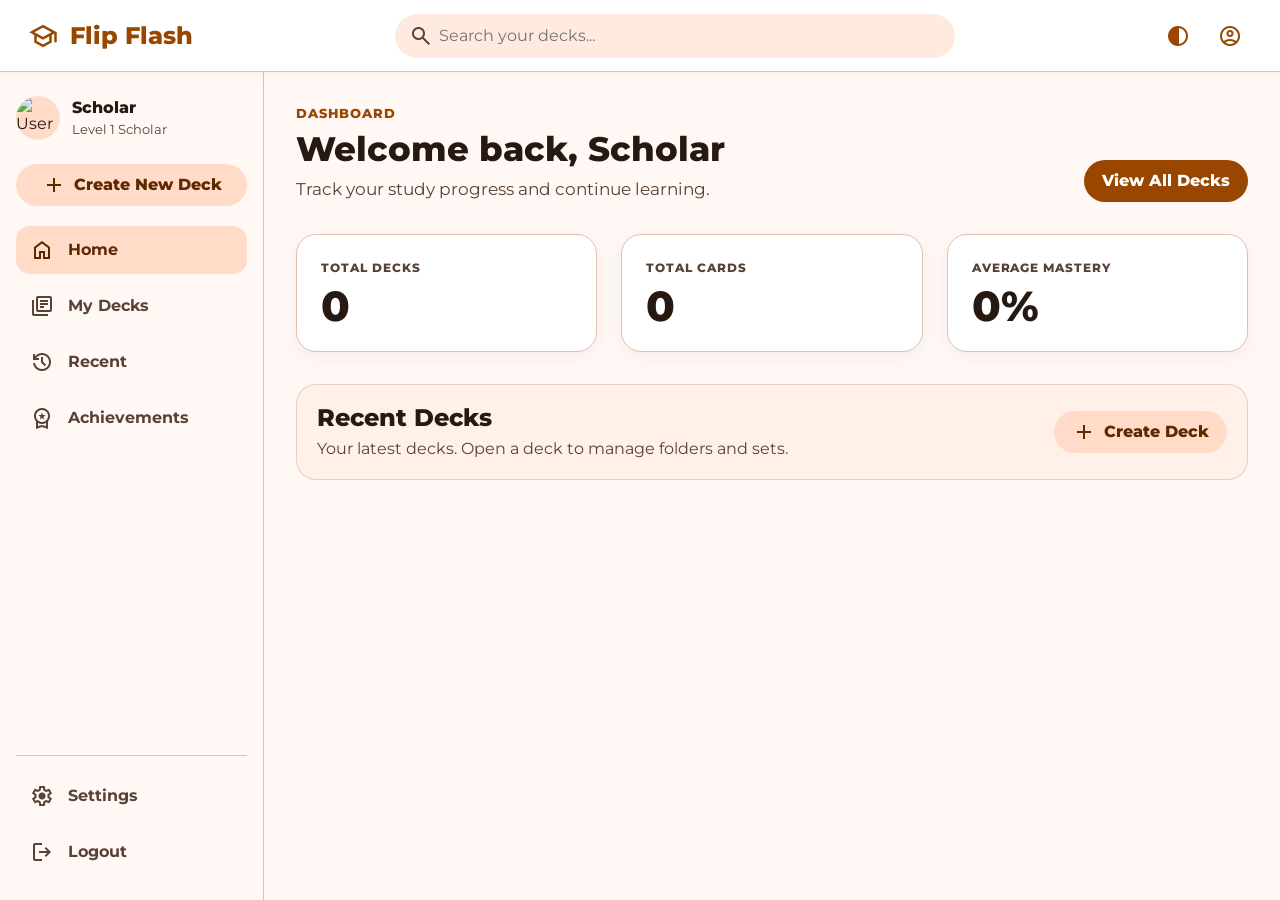
==== frontend/index.html @ b4c458f1 "18: update màu" ====
<!DOCTYPE html>
<html class="light" lang="en">
<head>
  <meta charset="utf-8"/>
  <meta content="width=device-width, initial-scale=1.0" name="viewport"/>
  <title>Dashboard - Flip Flash</title>

  <script src="https://cdn.tailwindcss.com?plugins=forms,container-queries"></script>
  <link href="https://fonts.googleapis.com/css2?family=Montserrat:wght@400;500;600;700;800&display=swap" rel="stylesheet"/>
  <link href="https://fonts.googleapis.com/css2?family=Material+Symbols+Outlined:wght,FILL@100..700,0..1&display=swap" rel="stylesheet"/>
  <link rel="stylesheet" href="./css/flipflash-ui.css"/>
  <style>
    .ff-auth-panel {
      max-width: 460px;
      padding: 0;
      overflow: hidden;
    }

    .ff-auth-hero {
      display: flex;
      align-items: center;
      gap: 16px;
      padding: 28px 28px 20px;
      background:
        radial-gradient(circle at top right, var(--primary-container), transparent 58%),
        var(--surface-lowest);
      border-bottom: 1px solid var(--outline-variant);
    }

    .ff-auth-logo {
      width: 56px;
      height: 56px;
      border-radius: 18px;
      display: inline-flex;
      align-items: center;
      justify-content: center;
      background: var(--primary-container);
      color: var(--primary);
      flex: 0 0 auto;
    }

    .ff-auth-logo .material-symbols-outlined {
      font-size: 32px;
    }

    .ff-auth-hero h3 {
      margin: 0;
      font-size: 26px;
      line-height: 1.2;
      font-weight: 800;
      color: var(--on-surface);
    }

    .ff-auth-hero p:last-child {
      margin: 6px 0 0;
      color: var(--on-surface-variant);
    }

    .ff-auth-tabs {
      display: grid;
      grid-template-columns: 1fr 1fr;
      gap: 8px;
      margin: 22px 28px 0;
      padding: 6px;
      border-radius: 999px;
      background: var(--surface-container);
      border: 1px solid var(--outline-variant);
    }

    .ff-auth-tabs button {
      min-height: 42px;
      border: 0;
      border-radius: 999px;
      background: transparent;
      color: var(--on-surface-variant);
      font-weight: 800;
      transition: background 0.2s ease, color 0.2s ease, box-shadow 0.2s ease;
    }

    .ff-auth-tabs button.active {
      background: var(--primary);
      color: #ffffff;
      box-shadow: 0 6px 18px rgba(153, 71, 0, 0.22);
    }

    .ff-auth-panel-body {
      padding: 24px 28px 28px;
    }

    @media (max-width: 560px) {
      .ff-auth-panel {
        max-width: 100%;
      }

      .ff-auth-hero {
        align-items: flex-start;
        padding: 24px 22px 18px;
      }

      .ff-auth-tabs {
        margin-left: 22px;
        margin-right: 22px;
      }

      .ff-auth-panel-body {
        padding: 22px;
      }
    }
  </style>
</head>

<body>
  <header class="ff-topbar">
    <a href="index.html" class="ff-brand">
      <span class="material-symbols-outlined">school</span>
      <span>Flip Flash</span>
    </a>

    <div class="ff-search">
      <span class="material-symbols-outlined">search</span>
      <input id="deckSearchInput" placeholder="Search your decks..." type="text"/>
    </div>

    <div class="ff-top-actions">
      <button data-theme-toggle class="ff-icon-btn" type="button">
        <span class="material-symbols-outlined" data-icon="contrast">contrast</span>
      </button>
      <a class="ff-icon-btn" href="manage-account.html">
        <span class="material-symbols-outlined">account_circle</span>
      </a>
    </div>
  </header>

  <aside class="ff-sidebar">
    <div class="ff-user">
      <img class="ff-avatar" src="https://ui-avatars.com/api/?name=Flip+Flash&background=ffdbc8&color=994700" alt="User"/>
      <div>
        <p id="userName" class="ff-user-name">Scholar</p>
        <p id="userLevel" class="ff-user-level">Level 1 Scholar</p>
      </div>
    </div>

    <button data-modal-open="createDeckModal" class="ff-btn ff-btn-tonal" style="width:100%; margin-bottom:20px;" type="button">
      <span class="material-symbols-outlined">add</span>
      Create New Deck
    </button>

    <nav class="ff-nav">
      <a href="index.html" class="active">
        <span class="material-symbols-outlined">home</span>
        Home
      </a>
      <a href="decks.html">
        <span class="material-symbols-outlined">library_books</span>
        My Decks
      </a>
      <a href="recent.html">
        <span class="material-symbols-outlined">history</span>
        Recent
      </a>
      <a href="achievements.html">
        <span class="material-symbols-outlined">workspace_premium</span>
        Achievements
      </a>
    </nav>

    <div class="ff-sidebar-bottom ff-nav">
      <a href="manage-account.html">
        <span class="material-symbols-outlined">settings</span>
        Settings
      </a>
      <button id="logoutBtn" type="button">
        <span class="material-symbols-outlined">logout</span>
        Logout
      </button>
    </div>
  </aside>

  <main class="ff-main">
    <div class="ff-container">
      <section class="ff-page-header">
        <div>
          <p class="ff-kicker">Dashboard</p>
          <h1 class="ff-title">Welcome back, Scholar</h1>
          <p class="ff-subtitle">Track your study progress and continue learning.</p>
        </div>

        <a href="decks.html" class="ff-btn ff-btn-primary">
          View All Decks
        </a>
      </section>

      <section class="ff-grid" style="margin-bottom:32px;">
        <div class="ff-card">
          <p class="ff-stat-label">Total Decks</p>
          <p id="totalDecks" class="ff-stat-value">0</p>
        </div>

        <div class="ff-card">
          <p class="ff-stat-label">Total Cards</p>
          <p id="totalCards" class="ff-stat-value">0</p>
        </div>

        <div class="ff-card">
          <p class="ff-stat-label">Average Mastery</p>
          <p id="masteryPercentage" class="ff-stat-value">0%</p>
        </div>
      </section>

      <section class="ff-toolbar">
        <div>
          <h2>Recent Decks</h2>
          <p>Your latest decks. Open a deck to manage folders and sets.</p>
        </div>

        <button data-modal-open="createDeckModal" class="ff-btn ff-btn-tonal" type="button">
          <span class="material-symbols-outlined">add</span>
          Create Deck
        </button>
      </section>

      <section id="decksGrid" class="ff-grid"></section>
    </div>
  </main>

  <nav class="ff-mobile-nav">
    <a href="index.html" class="active">
      <span class="material-symbols-outlined">home</span>
      Home
    </a>
    <a href="decks.html">
      <span class="material-symbols-outlined">library_books</span>
      Decks
    </a>
    <button data-modal-open="createDeckModal" type="button">
      <span class="material-symbols-outlined">add_circle</span>
      New
    </button>
    <a href="recent.html">
      <span class="material-symbols-outlined">history</span>
      Recent
    </a>
    <a href="manage-account.html">
      <span class="material-symbols-outlined">person</span>
      Profile
    </a>
  </nav>

  <div id="authModal" class="ff-modal hidden">
    <div class="ff-modal-panel ff-auth-panel">
      <div class="ff-auth-hero">
        <div class="ff-auth-brand">
          <span class="material-symbols-outlined">school</span>
          <span>Flip Flash</span>
        </div>
      </div>

      <div class="ff-auth-tabs" role="tablist" aria-label="Authentication tabs">
        <button id="showLoginTab" class="active" type="button" role="tab" aria-selected="true" aria-controls="loginPanel">
          Sign In
        </button>
        <button id="showSignupTab" type="button" role="tab" aria-selected="false" aria-controls="signupPanel">
          Create Account
        </button>
      </div>

      <div id="loginPanel" class="ff-auth-panel-body" role="tabpanel" aria-labelledby="showLoginTab">
        <form id="loginForm">
          <div class="ff-field">
            <label>Email</label>
            <input id="loginEmail" type="email" required placeholder="you@example.com"/>
          </div>
          <div class="ff-field">
            <label>Password</label>
            <input id="loginPassword" type="password" required placeholder="Enter your password"/>
          </div>
          <button class="ff-btn ff-btn-primary" type="submit" style="width:100%;">
            Sign In
          </button>
        </form>
      </div>

      <div id="signupPanel" class="ff-auth-panel-body hidden" role="tabpanel" aria-labelledby="showSignupTab">
        <form id="signupForm">
          <div class="ff-field">
            <label>Username</label>
            <input id="signupUsername" type="text" placeholder="Your display name"/>
          </div>
          <div class="ff-field">
            <label>Email</label>
            <input id="signupEmail" type="email" required placeholder="you@example.com"/>
          </div>
          <div class="ff-field">
            <label>Password</label>
            <input id="signupPassword" type="password" required placeholder="Create a password"/>
          </div>
          <button class="ff-btn ff-btn-primary" type="submit" style="width:100%;">
            Create Account
          </button>
        </form>
      </div>
    </div>
  </div>

  <div id="createDeckModal" class="ff-modal hidden">
    <div class="ff-modal-panel">
      <div class="ff-modal-head">
        <div>
          <h3>Create New Deck</h3>
          <p>Add a new flashcard deck.</p>
        </div>
        <button class="ff-icon-btn" data-modal-close="createDeckModal" type="button">
          <span class="material-symbols-outlined">close</span>
        </button>
      </div>

      <form id="createDeckForm">
        <div class="ff-field">
          <label>Deck Name</label>
          <input id="deckName" type="text" required placeholder="e.g. English Vocabulary"/>
        </div>

        <div class="ff-field">
          <label>Description</label>
          <textarea id="deckDesc" placeholder="Short description"></textarea>
        </div>

        <input id="selectedColor" type="hidden" value="#994700"/>

        <div style="display:flex; gap:12px; flex-wrap:wrap; margin:14px 0;">
          <button type="button" data-color="#994700" style="width:40px;height:40px;border-radius:50%;border:0;background:#994700;"></button>
          <button type="button" data-color="#006397" style="width:40px;height:40px;border-radius:50%;border:0;background:#006397;"></button>
          <button type="button" data-color="#5f5e5e" style="width:40px;height:40px;border-radius:50%;border:0;background:#5f5e5e;"></button>
          <button type="button" data-color="#E91E63" style="width:40px;height:40px;border-radius:50%;border:0;background:#E91E63;"></button>
          <button type="button" data-color="#9C27B0" style="width:40px;height:40px;border-radius:50%;border:0;background:#9C27B0;"></button>
          <button type="button" data-color="#4CAF50" style="width:40px;height:40px;border-radius:50%;border:0;background:#4CAF50;"></button>
        </div>

        <div class="ff-actions">
          <button type="button" data-modal-close="createDeckModal" class="ff-btn ff-btn-soft">
            Cancel
          </button>
          <button id="createDeckBtn" type="submit" class="ff-btn ff-btn-primary">
            Create Deck
          </button>
        </div>
      </form>
    </div>
  </div>

  <div id="deleteModal" class="ff-modal hidden">
    <div class="ff-modal-panel">
      <div class="ff-modal-head">
        <div>
          <h3>Delete this deck?</h3>
          <p id="deleteModalText">This action cannot be undone.</p>
        </div>
      </div>

      <div class="ff-actions">
        <button type="button" data-modal-close="deleteModal" class="ff-btn ff-btn-soft">
          Cancel
        </button>
        <button id="confirmDeleteBtn" type="button" class="ff-btn ff-btn-danger">
          Delete Deck
        </button>
      </div>
    </div>
  </div>

  <script src="https://cdn.jsdelivr.net/npm/@supabase/supabase-js@2"></script>
  <script src="./js/supabase-config.js"></script>
  <script src="./js/app-supabase.js"></script>
</body>
</html>
---- frontend/css/flipflash-ui.css ----
:root {
  --primary: #994700;
  --primary-container: #ffdbc8;
  --on-primary-container: #5d2900;

  --surface: #fff8f5;
  --surface-lowest: #ffffff;
  --surface-low: #fff1ea;
  --surface-container: #ffeadf;
  --surface-variant: #f5ded2;

  --outline: #8c7263;
  --outline-variant: #e0c0af;

  --on-surface: #251912;
  --on-surface-variant: #584235;

  --error: #ba1a1a;
  --success: #16a34a;
}

* {
  box-sizing: border-box;
}

html {
  min-height: 100%;
}

body {
  margin: 0;
  min-height: 100vh;
  background: var(--surface);
  color: var(--on-surface);
  font-family: Montserrat, system-ui, -apple-system, BlinkMacSystemFont, "Segoe UI", sans-serif;
  font-size: 16px;
  line-height: 1.5;
}

button,
input,
textarea,
select {
  font: inherit;
}

button {
  cursor: pointer;
}

a {
  color: inherit;
}

.hidden {
  display: none !important;
}

.material-symbols-outlined {
  font-variation-settings: "FILL" 0, "wght" 400, "GRAD" 0, "opsz" 24;
}

.ff-topbar {
  position: fixed;
  top: 0;
  left: 0;
  right: 0;
  z-index: 50;
  height: 72px;
  display: flex;
  align-items: center;
  justify-content: space-between;
  gap: 16px;
  padding: 0 28px;
  background: var(--surface-lowest);
  border-bottom: 1px solid var(--outline-variant);
  box-shadow: 0 2px 12px rgba(0, 0, 0, 0.04);
}

.ff-brand {
  display: inline-flex;
  align-items: center;
  gap: 12px;
  color: var(--primary);
  font-weight: 800;
  font-size: 24px;
  line-height: 1;
  text-decoration: none;
  white-space: nowrap;
}

.ff-brand .material-symbols-outlined {
  font-size: 30px;
}

.ff-search {
  flex: 1;
  max-width: 560px;
  position: relative;
}

.ff-search span {
  position: absolute;
  left: 14px;
  top: 50%;
  transform: translateY(-50%);
  color: var(--on-surface-variant);
}

.ff-search input {
  width: 100%;
  height: 44px;
  border: 0;
  border-radius: 999px;
  background: var(--surface-container);
  padding: 0 16px 0 44px;
  color: var(--on-surface);
  outline: none;
}

.ff-search input:focus {
  box-shadow: 0 0 0 2px var(--primary);
}

.ff-top-actions {
  display: flex;
  align-items: center;
  gap: 8px;
}

.ff-icon-btn {
  width: 44px;
  height: 44px;
  border: 0;
  border-radius: 999px;
  display: inline-flex;
  align-items: center;
  justify-content: center;
  background: transparent;
  color: var(--primary);
  text-decoration: none;
}

.ff-icon-btn:hover {
  background: var(--surface-container);
}

.ff-sidebar {
  position: fixed;
  top: 72px;
  left: 0;
  bottom: 0;
  width: 264px;
  z-index: 40;
  display: flex;
  flex-direction: column;
  padding: 24px 16px;
  background: var(--surface);
  border-right: 1px solid var(--outline-variant);
}

.ff-user {
  display: flex;
  align-items: center;
  gap: 12px;
  margin-bottom: 24px;
}

.ff-avatar {
  width: 44px;
  height: 44px;
  border-radius: 50%;
  background: var(--primary-container);
}

.ff-user-name {
  margin: 0;
  font-weight: 800;
}

.ff-user-level {
  margin: 0;
  color: var(--on-surface-variant);
  font-size: 13px;
}

.ff-nav {
  display: flex;
  flex-direction: column;
  gap: 8px;
}

.ff-nav a,
.ff-nav button {
  width: 100%;
  min-height: 48px;
  border: 0;
  border-radius: 14px;
  padding: 0 14px;
  display: flex;
  align-items: center;
  gap: 14px;
  color: var(--on-surface-variant);
  background: transparent;
  text-decoration: none;
  font-weight: 700;
  text-align: left;
}

.ff-nav a:hover,
.ff-nav button:hover {
  background: var(--surface-variant);
}

.ff-nav .active {
  color: var(--on-primary-container);
  background: var(--primary-container);
}

.ff-sidebar-bottom {
  margin-top: auto;
  padding-top: 16px;
  border-top: 1px solid var(--outline-variant);
}

.ff-main {
  margin-left: 264px;
  padding: 104px 32px 64px;
}

.ff-container {
  max-width: 1200px;
  margin: 0 auto;
}

.ff-page-header {
  display: flex;
  align-items: flex-end;
  justify-content: space-between;
  gap: 24px;
  margin-bottom: 32px;
}

.ff-kicker {
  margin: 0 0 6px;
  color: var(--primary);
  text-transform: uppercase;
  letter-spacing: 0.08em;
  font-size: 13px;
  font-weight: 800;
}

.ff-title {
  margin: 0;
  font-size: 34px;
  line-height: 1.15;
  font-weight: 800;
}

.ff-subtitle {
  margin: 8px 0 0;
  color: var(--on-surface-variant);
  font-size: 17px;
}

.ff-grid {
  display: grid;
  grid-template-columns: repeat(3, minmax(0, 1fr));
  gap: 24px;
}

.ff-grid-2 {
  display: grid;
  grid-template-columns: repeat(2, minmax(0, 1fr));
  gap: 24px;
}

.ff-card {
  background: var(--surface-lowest);
  border: 1px solid var(--outline-variant);
  border-radius: 20px;
  padding: 24px;
  box-shadow: 0 4px 20px rgba(0, 0, 0, 0.05);
}

.ff-card-lift {
  transition: transform 0.2s ease, box-shadow 0.2s ease;
}

.ff-card-lift:hover {
  transform: translateY(-4px);
  box-shadow: 0 8px 30px rgba(0, 0, 0, 0.12);
}

.ff-stat-label {
  margin: 0 0 8px;
  color: var(--on-surface-variant);
  font-size: 12px;
  font-weight: 800;
  text-transform: uppercase;
  letter-spacing: 0.08em;
}

.ff-stat-value {
  margin: 0;
  font-size: 42px;
  line-height: 1;
  font-weight: 800;
}

.ff-toolbar {
  margin-bottom: 24px;
  padding: 18px 20px;
  border-radius: 20px;
  border: 1px solid rgba(224, 192, 175, 0.7);
  background: var(--surface-low);
  display: flex;
  align-items: center;
  justify-content: space-between;
  gap: 16px;
}

.ff-toolbar h2 {
  margin: 0;
  font-size: 24px;
  line-height: 1.25;
  font-weight: 800;
}

.ff-toolbar p {
  margin: 4px 0 0;
  color: var(--on-surface-variant);
}

.ff-btn {
  min-height: 42px;
  border: 0;
  border-radius: 999px;
  padding: 0 18px;
  display: inline-flex;
  align-items: center;
  justify-content: center;
  gap: 8px;
  font-weight: 800;
  text-decoration: none;
  white-space: nowrap;
}

.ff-btn-primary {
  background: var(--primary);
  color: #ffffff;
}

.ff-btn-tonal {
  background: var(--primary-container);
  color: var(--on-primary-container);
}

.ff-btn-soft {
  background: var(--surface-container);
  color: var(--on-surface);
}

.ff-btn-danger {
  background: var(--error);
  color: #ffffff;
}

.ff-btn-success {
  background: var(--success);
  color: #ffffff;
}

.ff-form-card {
  max-width: 720px;
  background: var(--surface-lowest);
  border: 1px solid var(--outline-variant);
  border-radius: 24px;
  padding: 28px;
  box-shadow: 0 4px 20px rgba(0, 0, 0, 0.05);
}

.ff-field {
  margin-bottom: 16px;
}

.ff-field label {
  display: block;
  margin-bottom: 6px;
  font-weight: 800;
  color: var(--on-surface);
}

.ff-field input,
.ff-field textarea,
.ff-field select {
  width: 100%;
  border: 1px solid var(--outline-variant);
  border-radius: 14px;
  background: var(--surface-container);
  min-height: 46px;
  padding: 10px 14px;
  color: var(--on-surface);
  outline: none;
}

.ff-field textarea {
  min-height: 110px;
  resize: vertical;
}

.ff-field input:focus,
.ff-field textarea:focus,
.ff-field select:focus {
  box-shadow: 0 0 0 2px var(--primary);
}

.ff-modal {
  position: fixed;
  inset: 0;
  z-index: 120;
  background: rgba(0, 0, 0, 0.42);
  backdrop-filter: blur(6px);
  display: flex;
  align-items: center;
  justify-content: center;
  padding: 20px;
}

.ff-modal.hidden {
  display: none !important;
}

.ff-modal-panel {
  width: 100%;
  max-width: 560px;
  max-height: calc(100vh - 40px);
  overflow-y: auto;
  background: var(--surface-lowest);
  border: 1px solid var(--outline-variant);
  border-radius: 24px;
  padding: 28px;
  box-shadow: 0 24px 80px rgba(0, 0, 0, 0.22);
}

.ff-modal-wide {
  max-width: 900px;
}

.ff-modal-head {
  display: flex;
  align-items: flex-start;
  justify-content: space-between;
  gap: 16px;
  margin-bottom: 22px;
}

.ff-modal-head h3 {
  margin: 0;
  font-size: 24px;
  line-height: 1.25;
  font-weight: 800;
}

.ff-modal-head p {
  margin: 4px 0 0;
  color: var(--on-surface-variant);
}

.ff-actions {
  display: flex;
  justify-content: flex-end;
  gap: 12px;
  margin-top: 20px;
}

.ff-mobile-nav {
  display: none;
}

@media (max-width: 1023px) {
  .ff-sidebar {
    display: none;
  }

  .ff-main {
    margin-left: 0;
    padding: 96px 18px 96px;
  }

  .ff-search {
    display: none;
  }

  .ff-grid,
  .ff-grid-2 {
    grid-template-columns: 1fr;
  }

  .ff-page-header {
    flex-direction: column;
    align-items: stretch;
  }

  .ff-toolbar {
    flex-direction: column;
    align-items: stretch;
  }

  .ff-title {
    font-size: 28px;
  }

  .ff-topbar {
    padding: 0 18px;
  }

  .ff-brand {
    font-size: 21px;
  }

  .ff-mobile-nav {
    position: fixed;
    left: 0;
    right: 0;
    bottom: 0;
    z-index: 60;
    height: 72px;
    display: flex;
    align-items: center;
    justify-content: space-around;
    background: rgba(255, 234, 223, 0.96);
    border-top: 1px solid var(--outline-variant);
    backdrop-filter: blur(12px);
  }

  .ff-mobile-nav a,
  .ff-mobile-nav button {
    border: 0;
    background: transparent;
    color: var(--on-surface-variant);
    display: flex;
    flex-direction: column;
    align-items: center;
    gap: 2px;
    text-decoration: none;
    font-size: 12px;
    font-weight: 800;
  }

  .ff-mobile-nav .active {
    color: var(--primary);
  }
}

/* ============================================================
   INTERACTION / HOVER POLISH
============================================================ */

.ff-btn,
.ff-icon-btn,
.ff-nav a,
.ff-nav button {
  transition:
    background 0.2s ease,
    color 0.2s ease,
    transform 0.16s ease,
    box-shadow 0.2s ease,
    filter 0.2s ease;
}

.ff-btn:hover {
  transform: translateY(-1px);
  filter: brightness(1.04);
  box-shadow: 0 8px 20px rgba(153, 71, 0, 0.12);
}

.ff-btn:active,
.ff-icon-btn:active,
.ff-nav a:active,
.ff-nav button:active {
  transform: scale(0.97);
}

.ff-nav a:hover,
.ff-nav button:hover {
  transform: translateX(3px);
}

.ff-nav .active:hover {
  background: var(--primary-container);
}

/* ============================================================
   DECK CARDS
============================================================ */

.ff-deck-card {
  position: relative;
  overflow: hidden;
  min-height: 244px;
  display: flex;
  flex-direction: column;
}

.ff-deck-card::before {
  content: "";
  position: absolute;
  inset: 0 auto 0 0;
  width: 8px;
  background: var(--deck-color, var(--primary));
}

.ff-deck-head {
  display: flex;
  align-items: flex-start;
  justify-content: space-between;
  gap: 14px;
  margin-bottom: 18px;
}

.ff-deck-icon {
  width: 48px;
  height: 48px;
  border-radius: 14px;
  display: inline-flex;
  align-items: center;
  justify-content: center;
  background: color-mix(in srgb, var(--deck-color, var(--primary)) 14%, white);
  color: var(--deck-color, var(--primary));
}

.ff-deck-actions {
  display: flex;
  gap: 6px;
}

.ff-deck-actions button {
  width: 36px;
  height: 36px;
  border: 0;
  border-radius: 999px;
  background: transparent;
  display: inline-flex;
  align-items: center;
  justify-content: center;
  color: var(--on-surface-variant);
}

.ff-deck-actions button:hover {
  background: var(--surface-container);
  color: var(--primary);
}

.ff-deck-actions .danger:hover {
  background: #ffdad6;
  color: var(--error);
}

.ff-deck-title {
  margin: 0 0 6px;
  padding-left: 4px;
  font-size: 24px;
  line-height: 1.2;
  font-weight: 800;
}

.ff-deck-desc {
  margin: 0 0 18px;
  padding-left: 4px;
  color: var(--on-surface-variant);
  min-height: 48px;
}

.ff-deck-meta {
  display: flex;
  flex-wrap: wrap;
  align-items: center;
  gap: 10px 14px;
  margin-top: auto;
  padding-left: 4px;
  color: var(--on-surface-variant);
  font-weight: 700;
}

.ff-deck-meta span {
  display: inline-flex;
  align-items: center;
  gap: 5px;
}

.ff-deck-footer {
  display: flex;
  align-items: center;
  justify-content: space-between;
  gap: 14px;
  margin-top: 20px;
  padding-top: 16px;
  border-top: 1px solid var(--outline-variant);
}

.ff-deck-footer small {
  color: var(--on-surface-variant);
  font-weight: 600;
}

/* ============================================================
   FOLDERS / SETS
============================================================ */

.ff-folder-card {
  margin-bottom: 24px;
  padding: 0;
  overflow: hidden;
}

.ff-folder-header {
  width: 100%;
  border: 0;
  background: var(--surface-lowest);
  padding: 22px 24px;
  display: flex;
  align-items: center;
  justify-content: space-between;
  gap: 18px;
  text-align: left;
  cursor: pointer;
}

.ff-folder-header:hover {
  background: var(--surface-low);
}

.ff-folder-title-wrap {
  display: flex;
  align-items: center;
  gap: 12px;
}

.ff-folder-title-wrap .material-symbols-outlined {
  color: var(--primary);
  font-size: 30px;
}

.ff-folder-title {
  margin: 0;
  font-size: 24px;
  font-weight: 800;
}

.ff-folder-sub {
  margin: 3px 0 0;
  color: var(--on-surface-variant);
}

.ff-folder-body {
  border-top: 1px solid var(--outline-variant);
  padding: 20px 24px 24px;
  background: rgba(255, 241, 234, 0.45);
}

.ff-folder-body.is-collapsed {
  display: none;
}

.ff-set-grid {
  display: grid;
  grid-template-columns: repeat(3, minmax(0, 1fr));
  gap: 18px;
}

.ff-set-card {
  border: 1px solid var(--outline-variant);
  background: var(--surface-lowest);
  border-radius: 18px;
  padding: 18px;
  cursor: pointer;
  transition:
    transform 0.18s ease,
    box-shadow 0.2s ease,
    border-color 0.2s ease,
    background 0.2s ease;
}

.ff-set-card:hover {
  transform: translateY(-3px);
  border-color: var(--primary);
  background: #fffaf7;
  box-shadow: 0 10px 28px rgba(153, 71, 0, 0.12);
}

.ff-set-title {
  display: flex;
  align-items: center;
  gap: 10px;
  margin: 0 0 8px;
  font-size: 20px;
  font-weight: 800;
}

.ff-set-title .material-symbols-outlined {
  color: var(--primary);
}

.ff-set-desc {
  margin: 0 0 16px;
  min-height: 44px;
  color: var(--on-surface-variant);
}

.ff-set-actions {
  display: flex;
  flex-wrap: wrap;
  gap: 10px;
}

/* ============================================================
   CARDS PAGE / BULK EDIT
============================================================ */

.ff-card-row {
  margin-bottom: 18px;
  border-radius: 20px;
  border: 1px solid var(--outline-variant);
  background: var(--surface-lowest);
  padding: 20px;
  box-shadow: 0 4px 18px rgba(0, 0, 0, 0.04);
}

.ff-card-row:hover {
  border-color: color-mix(in srgb, var(--primary) 55%, var(--outline-variant));
}

.ff-card-row-head {
  display: flex;
  align-items: flex-start;
  justify-content: space-between;
  gap: 16px;
  margin-bottom: 14px;
}

.ff-card-index {
  margin: 0;
  color: var(--on-surface-variant);
  font-size: 13px;
  font-weight: 800;
  text-transform: uppercase;
  letter-spacing: 0.06em;
}

.ff-card-question {
  margin: 4px 0 10px;
  font-size: 21px;
  font-weight: 800;
}

.ff-card-answer {
  margin: 0;
  color: var(--on-surface-variant);
  font-size: 17px;
}

.ff-card-row textarea,
.ff-card-row input,
.ff-card-row select {
  width: 100%;
  border: 1px solid var(--outline-variant);
  border-radius: 14px;
  background: var(--surface-container);
  padding: 10px 12px;
  outline: none;
}

.ff-card-row textarea {
  min-height: 90px;
  resize: vertical;
}

.ff-card-edit-grid {
  display: grid;
  grid-template-columns: 1fr 1fr;
  gap: 14px;
}

.ff-card-extra-grid {
  display: grid;
  grid-template-columns: 1fr 180px;
  gap: 14px;
  margin-top: 14px;
}

.ff-bulk-bar {
  position: sticky;
  top: 86px;
  z-index: 30;
  margin-bottom: 20px;
  padding: 14px 18px;
  border: 1px solid var(--outline-variant);
  border-radius: 18px;
  background: rgba(255, 248, 245, 0.94);
  backdrop-filter: blur(10px);
  display: flex;
  align-items: center;
  justify-content: space-between;
  gap: 14px;
}

/* ============================================================
   STUDY FLIP CARD
============================================================ */

.ff-study-card {
  min-height: 420px;
  perspective: 1200px;
}

.ff-study-inner {
  position: relative;
  width: 100%;
  min-height: 420px;
  transform-style: preserve-3d;
  transition: transform 0.58s cubic-bezier(0.34, 1.56, 0.64, 1);
}

.ff-study-card.is-flipped .ff-study-inner {
  transform: rotateY(180deg);
}

.ff-study-face {
  position: absolute;
  inset: 0;
  backface-visibility: hidden;
  border: 1px solid var(--outline-variant);
  border-radius: 28px;
  background:
    radial-gradient(#e0c0af 0.5px, transparent 0.5px),
    var(--surface-lowest);
  background-size: 18px 18px;
  padding: 42px;
  box-shadow: 0 12px 38px rgba(153, 71, 0, 0.11);
  display: flex;
  align-items: center;
  justify-content: center;
  text-align: center;
  flex-direction: column;
}

.ff-study-back {
  transform: rotateY(180deg);
  background:
    radial-gradient(#e0c0af 0.5px, transparent 0.5px),
    #fffaf7;
  background-size: 18px 18px;
}

.ff-study-label {
  margin: 0 0 18px;
  color: var(--primary);
  font-size: 13px;
  font-weight: 900;
  letter-spacing: 0.08em;
  text-transform: uppercase;
}

.ff-study-text {
  margin: 0;
  font-size: 34px;
  line-height: 1.25;
  font-weight: 800;
}

.ff-study-answer {
  margin: 0;
  font-size: 30px;
  line-height: 1.3;
  color: var(--on-surface);
}

.ff-study-actions {
  display: flex;
  justify-content: center;
  gap: 12px;
  flex-wrap: wrap;
  margin-top: 26px;
}

/* ============================================================
   RESPONSIVE
============================================================ */

@media (max-width: 1023px) {
  .ff-set-grid {
    grid-template-columns: 1fr;
  }

  .ff-card-edit-grid,
  .ff-card-extra-grid {
    grid-template-columns: 1fr;
  }

  .ff-bulk-bar {
    top: 80px;
    flex-direction: column;
    align-items: stretch;
  }

  .ff-deck-footer {
    flex-direction: column;
    align-items: flex-start;
  }

  .ff-study-text {
    font-size: 27px;
  }

  .ff-study-answer {
    font-size: 25px;
  }
}

.ff-upload-box {
  min-height: 150px;
  border: 2px dashed var(--outline-variant);
  border-radius: 18px;
  background: var(--surface-container);
  display: flex;
  flex-direction: column;
  align-items: center;
  justify-content: center;
  gap: 6px;
  padding: 20px;
  text-align: center;
  cursor: pointer;
  transition:
    border-color 0.2s ease,
    background 0.2s ease,
    transform 0.16s ease;
}

.ff-upload-box:hover {
  border-color: var(--primary);
  background: #fff1ea;
  transform: translateY(-2px);
}

.ff-upload-box .material-symbols-outlined {
  font-size: 42px;
  color: var(--primary);
}

.ff-upload-box strong {
  font-weight: 800;
}

.ff-upload-box small {
  color: var(--on-surface-variant);
}

.ff-upload-preview {
  margin-top: 14px;
  width: 100%;
  max-height: 220px;
  object-fit: cover;
  border-radius: 18px;
  border: 1px solid var(--outline-variant);
}

.ff-folder-actions {
  display: flex;
  align-items: center;
  gap: 6px;
}

.ff-folder-actions button {
  width: 36px;
  height: 36px;
  border: 0;
  border-radius: 999px;
  background: transparent;
  display: inline-flex;
  align-items: center;
  justify-content: center;
  color: var(--on-surface-variant);
}

.ff-folder-actions button:hover {
  background: var(--surface-container);
  color: var(--primary);
}

.ff-folder-actions button.danger:hover {
  background: #ffdad6;
  color: var(--error);
}


.ff-study-image-wrap {
  width: min(520px, 100%);
  max-height: 240px;
  margin: 0 auto 26px;
  border-radius: 22px;
  overflow: hidden;
  border: 1px solid var(--outline-variant);
  background: var(--surface-container);
  box-shadow: 0 8px 24px rgba(0, 0, 0, 0.08);
}

.ff-study-image {
  display: block;
  width: 100%;
  height: 240px;
  object-fit: cover;
}

/* ============================================================
   RECENT STUDY SESSIONS
============================================================ */

.ff-recent-list {
  display: flex;
  flex-direction: column;
  gap: 14px;
}

.ff-recent-item {
  background: var(--surface-lowest);
  border: 1px solid var(--outline-variant);
  border-radius: 20px;
  padding: 18px 20px;
  display: grid;
  grid-template-columns: 52px 1fr auto;
  align-items: center;
  gap: 16px;
  box-shadow: 0 4px 18px rgba(0, 0, 0, 0.04);
  transition:
    transform 0.18s ease,
    box-shadow 0.2s ease,
    border-color 0.2s ease,
    background 0.2s ease;
}

.ff-recent-item:hover {
  transform: translateY(-2px);
  border-color: var(--primary);
  background: #fffaf7;
  box-shadow: 0 10px 26px rgba(153, 71, 0, 0.1);
}

.ff-recent-icon {
  width: 52px;
  height: 52px;
  border-radius: 16px;
  background: var(--primary-container);
  color: var(--primary);
  display: flex;
  align-items: center;
  justify-content: center;
}

.ff-recent-icon .material-symbols-outlined {
  font-size: 30px;
}

.ff-recent-title {
  margin: 0 0 4px;
  font-size: 18px;
  font-weight: 800;
  color: var(--on-surface);
}

.ff-recent-meta {
  margin: 0;
  color: var(--on-surface-variant);
  font-weight: 650;
}

.ff-recent-score {
  text-align: right;
  min-width: 120px;
}

.ff-recent-time {
  margin: 0 0 4px;
  color: var(--on-surface-variant);
  font-weight: 700;
}

.ff-recent-xp {
  margin: 0;
  font-size: 20px;
  font-weight: 900;
  color: var(--primary);
}

/* ============================================================
   ACHIEVEMENTS
============================================================ */

.ff-achievement-card {
  position: relative;
  overflow: hidden;
  min-height: 210px;
  display: flex;
  flex-direction: column;
  gap: 16px;
}

.ff-achievement-card.is-unlocked {
  border-color: var(--primary);
  background:
    radial-gradient(circle at top right, rgba(255, 219, 200, 0.9), transparent 38%),
    var(--surface-lowest);
}

.ff-achievement-top {
  display: flex;
  align-items: flex-start;
  gap: 16px;
}

.ff-achievement-icon {
  width: 58px;
  height: 58px;
  flex: 0 0 58px;
  border-radius: 18px;
  background: var(--surface-container);
  color: var(--primary);
  display: flex;
  align-items: center;
  justify-content: center;
}

.ff-achievement-card.is-unlocked .ff-achievement-icon {
  background: var(--primary);
  color: #ffffff;
}

.ff-achievement-icon .material-symbols-outlined {
  font-size: 34px;
}

.ff-achievement-name {
  margin: 0 0 4px;
  font-size: 20px;
  font-weight: 900;
}

.ff-achievement-desc {
  margin: 0;
  color: var(--on-surface-variant);
}

.ff-achievement-progress {
  margin-top: auto;
}

.ff-progress-track {
  height: 10px;
  width: 100%;
  border-radius: 999px;
  background: var(--surface-container);
  overflow: hidden;
}

.ff-progress-fill {
  height: 100%;
  border-radius: 999px;
  background: var(--primary);
  transition: width 0.35s ease;
}

.ff-achievement-foot {
  display: flex;
  align-items: center;
  justify-content: space-between;
  gap: 12px;
  margin-top: 8px;
  color: var(--on-surface-variant);
  font-weight: 750;
}

.ff-badge {
  display: inline-flex;
  align-items: center;
  gap: 5px;
  min-height: 28px;
  border-radius: 999px;
  padding: 0 10px;
  font-size: 13px;
  font-weight: 900;
}

.ff-badge-unlocked {
  background: var(--primary-container);
  color: var(--on-primary-container);
}

.ff-badge-locked {
  background: var(--surface-container);
  color: var(--on-surface-variant);
}

/* ============================================================
   FOLDER HEADER ACTION FIX
============================================================ */

.ff-folder-header {
  display: grid;
  grid-template-columns: minmax(0, 1fr) auto;
  align-items: center;
  gap: 18px;
}

.ff-folder-right {
  display: flex;
  align-items: center;
  justify-content: flex-end;
  gap: 14px;
  white-space: nowrap;
}

.ff-folder-count {
  color: var(--on-surface-variant);
  font-weight: 900;
}

.ff-folder-actions {
  display: inline-flex;
  align-items: center;
  gap: 4px;
}

.ff-folder-actions button {
  width: 34px;
  height: 34px;
  border: 0;
  border-radius: 999px;
  background: transparent;
  display: inline-flex;
  align-items: center;
  justify-content: center;
  color: var(--primary);
  transition:
    background 0.16s ease,
    color 0.16s ease,
    transform 0.16s ease;
}

.ff-folder-actions button:hover {
  background: var(--surface-container);
  transform: translateY(-1px);
}

.ff-folder-actions button.danger:hover {
  background: #ffdad6;
  color: var(--error);
}

.ff-folder-actions .material-symbols-outlined,
.ff-folder-right > .material-symbols-outlined {
  font-size: 22px;
}

/* ============================================================
   LOADING / PERCEIVED SPEED
============================================================ */

.ff-skeleton {
  position: relative;
  overflow: hidden;
  background: var(--surface-lowest);
}

.ff-skeleton::after {
  content: "";
  position: absolute;
  inset: 0;
  transform: translateX(-100%);
  background: linear-gradient(
    90deg,
    transparent,
    rgba(255, 219, 200, 0.55),
    transparent
  );
  animation: ff-shimmer 1.1s infinite;
}

@keyframes ff-shimmer {
  100% {
    transform: translateX(100%);
  }
}

.ff-skeleton-line {
  height: 14px;
  border-radius: 999px;
  background: var(--surface-container);
}

@media (max-width: 760px) {
  .ff-recent-item {
    grid-template-columns: 44px 1fr;
  }

  .ff-recent-score {
    grid-column: 2;
    text-align: left;
  }

  .ff-folder-header {
    grid-template-columns: 1fr;
  }

  .ff-folder-right {
    justify-content: flex-start;
    flex-wrap: wrap;
  }
}

/* ============================================================
   FOLDER HEADER ACTIONS - FIX ALIGNMENT
============================================================ */

.ff-folder-header {
  width: 100%;
  border: 0;
  background: var(--surface-lowest);
  padding: 22px 24px;
  display: grid;
  grid-template-columns: minmax(0, 1fr) auto auto;
  align-items: center;
  gap: 18px;
  text-align: left;
  cursor: pointer;
}

.ff-folder-header:hover {
  background: var(--surface-low);
}

.ff-folder-main {
  display: flex;
  align-items: center;
  gap: 14px;
  min-width: 0;
}

.ff-folder-main > .material-symbols-outlined {
  color: var(--primary);
  font-size: 34px;
  flex: 0 0 auto;
}

.ff-folder-title {
  margin: 0;
  font-size: 25px;
  line-height: 1.2;
  font-weight: 900;
  white-space: nowrap;
  overflow: hidden;
  text-overflow: ellipsis;
}

.ff-folder-sub {
  margin: 4px 0 0;
  color: var(--on-surface-variant);
}

.ff-folder-count {
  color: var(--on-surface-variant);
  font-weight: 900;
  white-space: nowrap;
}

.ff-folder-action-cluster {
  display: inline-flex;
  align-items: center;
  justify-content: flex-end;
  gap: 5px;
  white-space: nowrap;
}

.ff-mini-icon-btn {
  width: 34px;
  height: 34px;
  border: 0;
  border-radius: 999px;
  background: transparent;
  color: var(--primary);
  display: inline-flex;
  align-items: center;
  justify-content: center;
  padding: 0;
  transition:
    background 0.16s ease,
    color 0.16s ease,
    transform 0.16s ease;
}

.ff-mini-icon-btn:hover {
  background: var(--surface-container);
  transform: translateY(-1px);
}

.ff-mini-icon-btn.danger:hover {
  background: #ffdad6;
  color: var(--error);
}

.ff-mini-icon-btn .material-symbols-outlined {
  font-size: 22px;
}

/* ============================================================
   SET CARD ACTION ICONS
============================================================ */

.ff-set-card {
  position: relative;
  min-height: 220px;
  display: flex;
  flex-direction: column;
}

.ff-set-card-top {
  display: flex;
  align-items: flex-start;
  justify-content: space-between;
  gap: 12px;
  margin-bottom: 14px;
}

.ff-set-title {
  display: flex;
  align-items: center;
  gap: 10px;
  margin: 0;
  font-size: 22px;
  line-height: 1.2;
  font-weight: 900;
}

.ff-set-title .material-symbols-outlined {
  color: var(--primary);
  font-size: 30px;
}

.ff-set-icon-actions {
  display: inline-flex;
  align-items: center;
  gap: 4px;
  flex: 0 0 auto;
}

.ff-set-desc {
  margin: 0 0 16px;
  min-height: 44px;
  color: var(--on-surface-variant);
}

.ff-set-meta {
  margin: auto 0 18px;
  color: var(--on-surface-variant);
  font-weight: 800;
}

.ff-set-actions {
  display: flex;
  flex-wrap: wrap;
  gap: 10px;
}

@media (max-width: 760px) {
  .ff-folder-header {
    grid-template-columns: 1fr;
    gap: 12px;
  }

  .ff-folder-count {
    justify-self: start;
  }

  .ff-folder-action-cluster {
    justify-self: start;
  }
}


.ff-auth-tabs{
  display:flex;
  gap:8px;
  margin-bottom:20px;
}

.ff-auth-tabs button{
  flex:1;
  border:none;
  border-radius:14px;
  padding:12px;
  font-weight:700;
  background: #f7e4d8;
  color:var(--on-surface);
}

.ff-auth-tabs button.active{
  background: var(--primary);
  color: #fff;

  box-shadow:
    0 4px 12px rgba(153,71,0,.18),
    inset 0 1px 0 rgba(255,255,255,.15);

  transform: translateY(-1px);
}

.ff-auth-tabs button{
  transition:
    background .2s ease,
    color .2s ease,
    transform .2s ease,
    box-shadow .2s ease;
}

.ff-auth-tabs button:hover{
  transform: translateY(-1px);
}

.ff-auth-card{
  width:100%;
  max-width:420px;
  margin:auto;
}

/* ============================================================
   AUTH MODAL COMPACT
============================================================ */

.ff-auth-panel{
  max-width:520px;
  padding:0;
  overflow:hidden;
}

.ff-auth-hero{
  padding:16px 24px;
  border-bottom:1px solid var(--outline-variant);
  background:
    radial-gradient(
      circle at top right,
      var(--primary-container),
      transparent 58%
    ),
    var(--surface-lowest);
}

.ff-auth-brand{
  display:flex;
  align-items:center;
  gap:10px;

  color:var(--primary);
  font-size:22px;
  font-weight:800;
}

.ff-auth-brand .material-symbols-outlined{
  font-size:28px;
}

.ff-auth-panel-body{
  padding:20px 24px 24px;
}
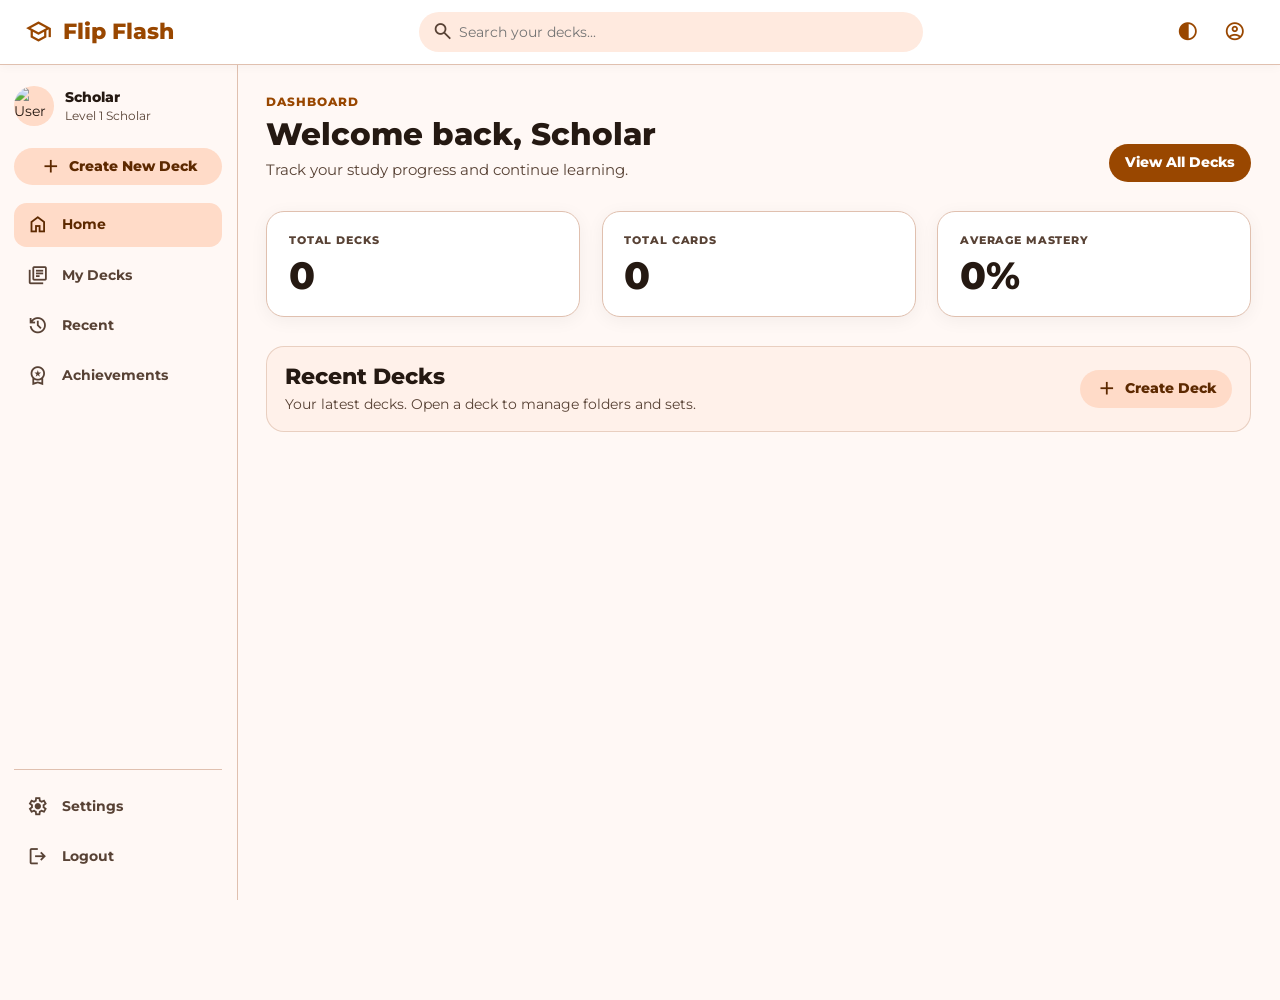
==== commit 18b111e3: "80" ====
--- a/frontend/index.html
+++ b/frontend/index.html
@@ -260,7 +260,7 @@
           Sign In
         </button>
         <button id="showSignupTab" type="button" role="tab" aria-selected="false" aria-controls="signupPanel">
-          Create Account
+          Sign Up
         </button>
       </div>
 
@@ -295,7 +295,7 @@
             <input id="signupPassword" type="password" required placeholder="Create a password"/>
           </div>
           <button class="ff-btn ff-btn-primary" type="submit" style="width:100%;">
-            Create Account
+            Sign Up
           </button>
         </form>
       </div>
@@ -317,7 +317,7 @@
       <form id="createDeckForm">
         <div class="ff-field">
           <label>Deck Name</label>
-          <input id="deckName" type="text" required placeholder="e.g. English Vocabulary"/>
+          <input id="deckName" data-autofocus type="text" required placeholder="e.g. English Vocabulary"/>
         </div>
 
         <div class="ff-field">
@@ -334,6 +334,10 @@
           <button type="button" data-color="#E91E63" style="width:40px;height:40px;border-radius:50%;border:0;background:#E91E63;"></button>
           <button type="button" data-color="#9C27B0" style="width:40px;height:40px;border-radius:50%;border:0;background:#9C27B0;"></button>
           <button type="button" data-color="#4CAF50" style="width:40px;height:40px;border-radius:50%;border:0;background:#4CAF50;"></button>
+          <label class="ff-color-picker-dot" title="Custom color">
+            <input id="customDeckColor" type="color" value="#994700"/>
+            <span class="material-symbols-outlined">palette</span>
+          </label>
         </div>
 
         <div class="ff-actions">
@@ -368,6 +372,54 @@
     </div>
   </div>
 
+  <div id="editDeckModal" class="ff-modal hidden">
+  <div class="ff-modal-panel">
+    <div class="ff-modal-head">
+      <div>
+        <h3>Edit Deck</h3>
+        <p>Update deck name, description, and color.</p>
+      </div>
+      <button class="ff-icon-btn" data-modal-close="editDeckModal" type="button">
+        <span class="material-symbols-outlined">close</span>
+      </button>
+    </div>
+
+    <form id="editDeckForm">
+      <input id="editDeckId" type="hidden"/>
+
+      <div class="ff-field">
+        <label>Deck Name</label>
+        <input id="editDeckName" type="text" required/>
+      </div>
+
+      <div class="ff-field">
+        <label>Description</label>
+        <textarea id="editDeckDesc" placeholder="Short description"></textarea>
+      </div>
+
+      <input id="editSelectedColor" type="hidden" value="#994700"/>
+
+      <div style="display:flex; gap:12px; flex-wrap:wrap; margin:14px 0;">
+        <button type="button" data-edit-color="#994700" style="width:40px;height:40px;border-radius:50%;border:0;background:#994700;"></button>
+        <button type="button" data-edit-color="#006397" style="width:40px;height:40px;border-radius:50%;border:0;background:#006397;"></button>
+        <button type="button" data-edit-color="#5f5e5e" style="width:40px;height:40px;border-radius:50%;border:0;background:#5f5e5e;"></button>
+        <button type="button" data-edit-color="#E91E63" style="width:40px;height:40px;border-radius:50%;border:0;background:#E91E63;"></button>
+        <button type="button" data-edit-color="#9C27B0" style="width:40px;height:40px;border-radius:50%;border:0;background:#9C27B0;"></button>
+        <button type="button" data-edit-color="#4CAF50" style="width:40px;height:40px;border-radius:50%;border:0;background:#4CAF50;"></button>
+      </div>
+
+      <div class="ff-actions">
+        <button type="button" data-modal-close="editDeckModal" class="ff-btn ff-btn-soft">
+          Cancel
+        </button>
+        <button id="saveEditDeckBtn" type="submit" class="ff-btn ff-btn-primary">
+          Save Changes
+        </button>
+      </div>
+    </form>
+  </div>
+</div>
+
   <script src="https://cdn.jsdelivr.net/npm/@supabase/supabase-js@2"></script>
   <script src="./js/supabase-config.js"></script>
   <script src="./js/app-supabase.js"></script>
--- a/frontend/css/flipflash-ui.css
+++ b/frontend/css/flipflash-ui.css
@@ -25,6 +25,7 @@
 
 html {
   min-height: 100%;
+  zoom: 0.9;
 }
 
 body {
@@ -122,6 +123,40 @@
   box-shadow: 0 0 0 2px var(--primary);
 }
 
+.ff-search-clear {
+  position: absolute;
+  right: 16px;
+  top: 50%;
+  transform: translateY(-50%);
+  width: 28px;
+  height: 28px;
+  border: 0;
+  border-radius: 999px;
+  background: transparent;
+  color: var(--on-surface-variant);
+  display: none;
+  align-items: center;
+  justify-content: center;
+  cursor: pointer;
+}
+
+.ff-search-clear:hover {
+  background: var(--surface-container-high);
+  color: var(--primary);
+}
+
+.ff-search-clear .material-symbols-outlined {
+  font-size: 20px;
+}
+
+.ff-search.has-value input {
+  padding-right: 52px;
+}
+
+.ff-search.has-value .ff-search-clear {
+  display: inline-flex;
+}
+
 .ff-top-actions {
   display: flex;
   align-items: center;
@@ -157,6 +192,11 @@
   padding: 24px 16px;
   background: var(--surface);
   border-right: 1px solid var(--outline-variant);
+}
+
+.ff-sidebar-create{
+  width:100%;
+  margin-bottom:20px;
 }
 
 .ff-user {
@@ -554,6 +594,46 @@
 }
 
 /* ============================================================
+   COLOR PICKER DOT
+=============================================================
+*/
+
+.ff-color-picker-dot {
+  position: relative;
+  width: 40px;
+  height: 40px;
+  border-radius: 999px;
+  background: conic-gradient(red, yellow, lime, cyan, blue, magenta, red);
+  display: inline-flex;
+  align-items: center;
+  justify-content: center;
+  color: white;
+  cursor: pointer;
+  overflow: hidden;
+}
+
+.ff-color-picker-dot input {
+  position: absolute;
+  inset: 0;
+  opacity: 0;
+  cursor: pointer;
+}
+
+.ff-color-picker-dot span {
+  width: 24px;
+  height: 24px;
+  border-radius: 999px;
+  background: rgba(255, 255, 255, 0.85);
+  color: var(--primary);
+  display: inline-flex;
+  align-items: center;
+  justify-content: center;
+  font-size: 18px;
+  box-shadow: 0 1px 4px rgba(0,0,0,.22);
+  pointer-events: none;
+}
+
+/* ============================================================
    INTERACTION / HOVER POLISH
 ============================================================ */
 
@@ -570,8 +650,8 @@
 }
 
 .ff-btn:hover {
-  transform: translateY(-1px);
-  filter: brightness(1.04);
+  transform: translateY(-2px);
+  filter: brightness(1.12);
   box-shadow: 0 8px 20px rgba(153, 71, 0, 0.12);
 }
 
@@ -591,6 +671,53 @@
   background: var(--primary-container);
 }
 
+.ff-icon-btn.danger {
+  color: var(--primary);
+}
+
+.ff-icon-btn.danger:hover {
+  background: #ffdad6;
+  color: var(--error);
+}
+
+
+
+/*=====================
+ PROFILE 
+ ======================*/
+
+ .ff-account-avatar-card {
+  display: flex;
+  align-items: center;
+  gap: 22px;
+  padding: 20px;
+  margin-bottom: 22px;
+  border: 1px solid var(--outline-variant);
+  border-radius: 22px;
+  background: var(--surface-low);
+}
+
+.ff-account-avatar-preview {
+  width: 96px;
+  height: 96px;
+  border-radius: 28px;
+  object-fit: cover;
+  border: 2px solid var(--primary-container);
+  background: var(--primary-container);
+}
+
+.ff-account-avatar-card h3 {
+  margin: 0 0 4px;
+  font-size: 20px;
+  font-weight: 900;
+}
+
+.ff-account-avatar-card p {
+  margin: 0 0 14px;
+  color: var(--on-surface-variant);
+  font-weight: 600;
+}
+
 /* ============================================================
    DECK CARDS
 ============================================================ */
@@ -601,6 +728,12 @@
   min-height: 244px;
   display: flex;
   flex-direction: column;
+  cursor: pointer;
+}
+
+.ff-deck-actions button,
+.ff-deck-footer button {
+  cursor: pointer;
 }
 
 .ff-deck-card::before {
@@ -757,16 +890,47 @@
   border-top: 1px solid var(--outline-variant);
   padding: 20px 24px 24px;
   background: rgba(255, 241, 234, 0.45);
+
+  max-height: 1200px;
+  opacity: 1;
+  overflow: hidden;
+  transform: translateY(0);
+  transition:
+    max-height 0.35s ease,
+    opacity 0.25s ease,
+    transform 0.25s ease,
+    padding 0.25s ease;
 }
 
 .ff-folder-body.is-collapsed {
-  display: none;
+  max-height: 0;
+  opacity: 0;
+  transform: translateY(-8px);
+  padding-top: 0;
+  padding-bottom: 0;
+}
+
+.ff-folder-body:not(.is-collapsed) .ff-set-card {
+  animation: ffSetReveal 0.28s ease both;
+}
+
+@keyframes ffSetReveal {
+  from {
+    opacity: 0;
+    transform: translateY(-8px) scale(0.98);
+  }
+
+  to {
+    opacity: 1;
+    transform: translateY(0) scale(1);
+  }
 }
 
 .ff-set-grid {
   display: grid;
   grid-template-columns: repeat(3, minmax(0, 1fr));
   gap: 18px;
+  align-items: start;
 }
 
 .ff-set-card {
@@ -775,6 +939,9 @@
   border-radius: 18px;
   padding: 18px;
   cursor: pointer;
+  height: auto;
+  align-self: start;
+  min-height: unset;
   transition:
     transform 0.18s ease,
     box-shadow 0.2s ease,
@@ -793,7 +960,7 @@
   display: flex;
   align-items: center;
   gap: 10px;
-  margin: 0 0 8px;
+  margin: 0 0 4px;
   font-size: 20px;
   font-weight: 800;
 }
@@ -803,15 +970,43 @@
 }
 
 .ff-set-desc {
-  margin: 0 0 16px;
-  min-height: 44px;
+  margin: 0 0 10px;
+  min-height: 0;
   color: var(--on-surface-variant);
 }
 
 .ff-set-actions {
   display: flex;
-  flex-wrap: wrap;
-  gap: 10px;
+  justify-content: flex-end;
+  margin-top: 4px;
+}
+
+.ff-empty-set-add {
+  min-height: 96px;
+  border: 1px dashed var(--outline-variant);
+  border-radius: 22px;
+  display: flex;
+  align-items: center;
+  justify-content: center;
+  background: var(--surface-lowest);
+}
+
+.ff-add-set-circle {
+  width: 54px;
+  height: 54px;
+  border: 0;
+  border-radius: 999px;
+  background: var(--primary-container);
+  color: var(--primary);
+  display: inline-flex;
+  align-items: center;
+  justify-content: center;
+  cursor: pointer;
+}
+
+.ff-add-set-circle:hover {
+  background: var(--primary);
+  color: #fff;
 }
 
 /* ============================================================
@@ -906,10 +1101,100 @@
 }
 
 /* ============================================================
-   STUDY FLIP CARD
+   STUDY SESSION
 ============================================================ */
 
+.ff-study-main {
+  margin-left: 264px;
+  padding: 78px 32px 32px;
+  min-height: 100vh;
+}
+
+.ff-study-container {
+  width: 100%;
+  max-width: 1240px;
+  margin: 0 auto;
+}
+
+.ff-study-section {
+  margin: 0;
+  display: block;
+}
+
+.ff-study-shell {
+  width: 100%;
+  position: relative;
+}
+
+.ff-study-progress {
+  width: min(1040px, 100%);
+  height: 8px;
+  margin: 0 auto 22px;
+  border-radius: 999px;
+  background: var(--surface-container);
+  overflow: hidden;
+}
+
+.ff-study-progress-fill {
+  width: 0%;
+  height: 100%;
+  border-radius: inherit;
+  background: var(--primary);
+  transition: width 0.28s ease;
+}
+
+.ff-study-stats {
+  width: min(1040px, 100%);
+  margin: 0 auto 22px;
+  display: flex;
+  align-items: center;
+  justify-content: space-between;
+}
+
+.ff-study-stat {
+  display: inline-flex;
+  align-items: center;
+  gap: 10px;
+  font-weight: 900;
+}
+
+.ff-study-stat span {
+  min-width: 46px;
+  height: 34px;
+  padding: 0 14px;
+  border-radius: 999px;
+  display: inline-flex;
+  align-items: center;
+  justify-content: center;
+}
+
+.ff-study-stat.is-learning {
+  color: var(--error);
+}
+
+.ff-study-stat.is-learning span {
+  border: 1px solid var(--error);
+  color: var(--error);
+}
+
+.ff-study-stat.is-known {
+  color: var(--success);
+}
+
+.ff-study-stat.is-known span {
+  border: 1px solid var(--success);
+  color: var(--success);
+}
+
+#studyArea {
+  display: flex;
+  flex-direction: column;
+  align-items: center;
+  gap: 22px;
+}
+
 .ff-study-card {
+  width: min(780px, 100%);
   min-height: 420px;
   perspective: 1200px;
 }
@@ -939,10 +1224,11 @@
   padding: 42px;
   box-shadow: 0 12px 38px rgba(153, 71, 0, 0.11);
   display: flex;
+  flex-direction: column;
   align-items: center;
   justify-content: center;
   text-align: center;
-  flex-direction: column;
+  overflow: hidden;
 }
 
 .ff-study-back {
@@ -964,24 +1250,37 @@
 
 .ff-study-text {
   margin: 0;
-  font-size: 34px;
+  font-size: 40px;
   line-height: 1.25;
   font-weight: 800;
 }
 
 .ff-study-answer {
   margin: 0;
-  font-size: 30px;
+  font-size: 36px;
   line-height: 1.3;
   color: var(--on-surface);
 }
 
 .ff-study-actions {
-  display: flex;
-  justify-content: center;
-  gap: 12px;
+  width: min(1040px, 100%);
+  margin: 0 auto;
+  display: flex;
+  justify-content: center;
+  align-items: center;
+  gap: 14px;
   flex-wrap: wrap;
-  margin-top: 26px;
+}
+
+.ff-study-actions .ff-btn {
+  min-width: 160px;
+}
+
+#correctBtn,
+#incorrectBtn {
+  min-width: 80px;
+  width: auto;
+  padding: 12px 20px;
 }
 
 /* ============================================================
@@ -1009,12 +1308,43 @@
     align-items: flex-start;
   }
 
+  /* STUDY SESSION */
+
+  .ff-study-main {
+    margin-left: 0;
+    padding: 92px 18px 92px;
+  }
+
+  .ff-study-card,
+  .ff-study-inner {
+    min-height: 460px;
+  }
+
+  .ff-study-progress,
+  .ff-study-stats,
+  .ff-study-card,
+  .ff-study-actions {
+    width: 100%;
+  }
+
+  .ff-study-stats {
+    gap: 12px;
+  }
+
   .ff-study-text {
     font-size: 27px;
   }
 
   .ff-study-answer {
     font-size: 25px;
+  }
+
+  .ff-study-actions {
+    flex-direction: column;
+  }
+
+  .ff-study-actions .ff-btn {
+    width: 100%;
   }
 }
 
@@ -1110,6 +1440,25 @@
   width: 100%;
   height: 240px;
   object-fit: cover;
+}
+
+.ff-folder-link {
+  display: inline-flex;
+  width: fit-content;
+  text-decoration: none;
+}
+
+.ff-folder-link:hover {
+  text-decoration: underline;
+}
+
+.ff-study-card {
+  cursor: pointer;
+}
+
+.ff-study-card:hover .ff-study-face {
+  border-color: var(--primary);
+  box-shadow: 0 16px 42px rgba(153, 71, 0, 0.15);
 }
 
 /* ============================================================
@@ -1517,7 +1866,8 @@
 
 .ff-set-card {
   position: relative;
-  min-height: 220px;
+  min-height: 0;
+  height: auto;
   display: flex;
   flex-direction: column;
 }
@@ -1527,7 +1877,7 @@
   align-items: flex-start;
   justify-content: space-between;
   gap: 12px;
-  margin-bottom: 14px;
+  margin-bottom: 8px;
 }
 
 .ff-set-title {
@@ -1559,15 +1909,15 @@
 }
 
 .ff-set-meta {
-  margin: auto 0 18px;
-  color: var(--on-surface-variant);
-  font-weight: 800;
+  margin: 0;
+  color: var(--on-surface-variant);
+  font-weight: 700;
 }
 
 .ff-set-actions {
   display: flex;
-  flex-wrap: wrap;
-  gap: 10px;
+  justify-content: flex-end;
+  margin-top: 6px;
 }
 
 @media (max-width: 760px) {
@@ -1669,4 +2019,142 @@
 
 .ff-auth-panel-body{
   padding:20px 24px 24px;
+}
+
+
+.ff-inline-add-area {
+  margin-top: 22px;
+  display: flex;
+  justify-content: center;
+  align-items: center;
+  gap: 14px;
+}
+
+.ff-add-card-circle {
+  width: 58px;
+  height: 58px;
+  border: 0;
+  border-radius: 999px;
+  background: var(--primary);
+  color: #ffffff;
+  display: inline-flex;
+  align-items: center;
+  justify-content: center;
+  box-shadow: 0 12px 28px rgba(153, 71, 0, 0.24);
+  transition:
+    transform 0.18s ease,
+    filter 0.2s ease,
+    box-shadow 0.2s ease;
+}
+
+.ff-add-card-circle:hover {
+  transform: translateY(-2px);
+  filter: brightness(1.12);
+  box-shadow: 0 16px 34px rgba(153, 71, 0, 0.3);
+}
+
+.ff-add-card-circle .material-symbols-outlined {
+  font-size: 34px;
+}
+
+.ff-new-card-row {
+  border-style: dashed;
+  background:
+    radial-gradient(circle at top right, rgba(255, 219, 200, 0.35), transparent 34%),
+    var(--surface-lowest);
+}
+
+.ff-new-card-upload {
+  min-height: 132px;
+  border: 2px dashed var(--outline-variant);
+  border-radius: 18px;
+  background: var(--surface-container);
+
+  display: flex;
+  flex-direction: column;
+
+  align-items: center;
+  justify-content: center;
+
+  text-align: center;
+
+  gap: 8px;
+  padding: 18px;
+  cursor: pointer;
+}
+
+.ff-new-card-upload .material-symbols-outlined {
+  font-size: 42px;
+  color: var(--primary);
+}
+
+.ff-new-card-upload strong {
+  display: block;
+  line-height: 1.2;
+}
+
+.ff-new-card-upload small {
+  display: block;
+  color: var(--on-surface-variant);
+  line-height: 1.2;
+}
+
+.ff-new-card-upload:hover {
+  border-color: var(--primary);
+  background: #fff1ea;
+}
+
+.ff-new-card-upload .material-symbols-outlined {
+  font-size: 36px;
+  color: var(--primary);
+}
+
+.ff-new-card-upload small {
+  color: var(--on-surface-variant);
+}
+
+.ff-new-card-preview {
+  margin-top: 14px;
+  width: 100%;
+  max-height: 220px;
+  object-fit: cover;
+  border-radius: 18px;
+  border: 1px solid var(--outline-variant);
+}
+
+.ff-new-card-image-wrap {
+  position: relative;
+  margin-top: 14px;
+  width: 100%;
+}
+
+.ff-new-card-preview {
+  width: 100%;
+  max-height: 260px;
+  object-fit: cover;
+  border-radius: 18px;
+  border: 1px solid var(--outline-variant);
+}
+
+.ff-remove-new-image {
+  position: absolute;
+  top: 10px;
+  right: 10px;
+
+  width: 36px;
+  height: 36px;
+  border: 0;
+  border-radius: 999px;
+
+  display: inline-flex;
+  align-items: center;
+  justify-content: center;
+
+  background: rgba(37, 25, 18, 0.82);
+  color: #fff;
+  box-shadow: 0 8px 20px rgba(0,0,0,0.2);
+}
+
+.ff-remove-new-image:hover {
+  background: var(--error);
 }
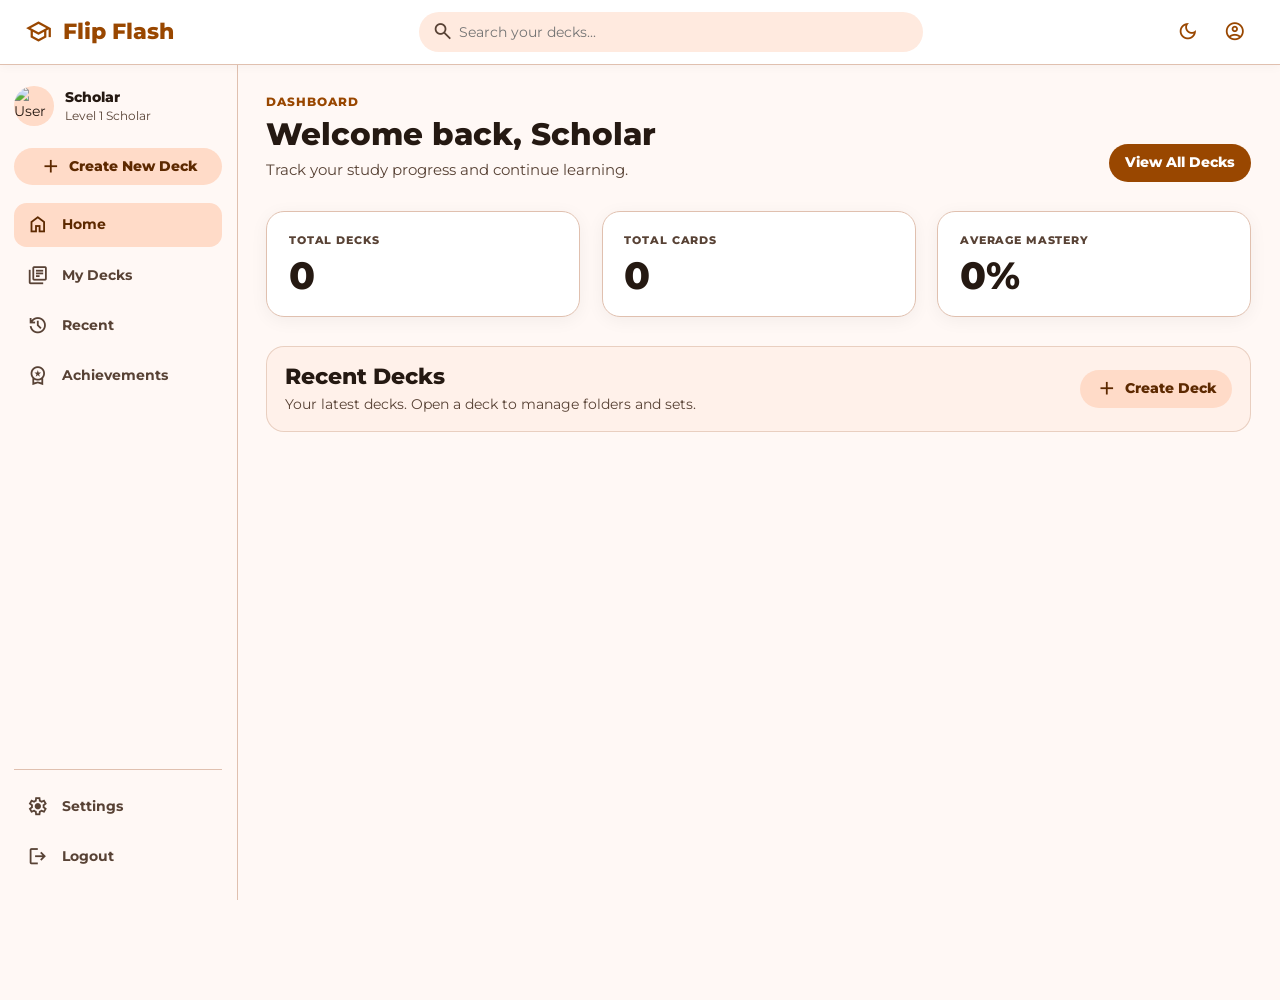
==== commit 037bee8b: "93: darkmode added" ====
--- a/frontend/index.html
+++ b/frontend/index.html
@@ -8,6 +8,14 @@
   <script src="https://cdn.tailwindcss.com?plugins=forms,container-queries"></script>
   <link href="https://fonts.googleapis.com/css2?family=Montserrat:wght@400;500;600;700;800&display=swap" rel="stylesheet"/>
   <link href="https://fonts.googleapis.com/css2?family=Material+Symbols+Outlined:wght,FILL@100..700,0..1&display=swap" rel="stylesheet"/>
+  <script>
+    (function () {
+      const theme = localStorage.getItem("flipflash-theme") || "light";
+      document.documentElement.classList.toggle("dark", theme === "dark");
+      document.documentElement.classList.toggle("light", theme !== "dark");
+    })();
+  </script>
+  
   <link rel="stylesheet" href="./css/flipflash-ui.css"/>
   <style>
     .ff-auth-panel {
@@ -122,8 +130,8 @@
     </div>
 
     <div class="ff-top-actions">
-      <button data-theme-toggle class="ff-icon-btn" type="button">
-        <span class="material-symbols-outlined" data-icon="contrast">contrast</span>
+      <button data-theme-toggle class="ff-icon-btn" type="button" aria-label="Switch to dark mode">
+        <span class="material-symbols-outlined">dark_mode</span>
       </button>
       <a class="ff-icon-btn" href="manage-account.html">
         <span class="material-symbols-outlined">account_circle</span>
--- a/frontend/css/flipflash-ui.css
+++ b/frontend/css/flipflash-ui.css
@@ -17,6 +17,42 @@
 
   --error: #ba1a1a;
   --success: #16a34a;
+}
+
+html.dark {
+  --primary: #ffb783;
+  --primary-container: #733500;
+  --on-primary-container: #ffdbc8;
+
+  --surface: #17100c;
+  --surface-lowest: #211813;
+  --surface-low: #2a1d17;
+  --surface-container: #34231b;
+  --surface-variant: #4a3428;
+
+  --outline: #cfae9c;
+  --outline-variant: #6b4d3f;
+
+  --on-surface: #fff8f5;
+  --on-surface-variant: #e8cfc2;
+
+  --error: #ffb4ab;
+  --success: #86efac;
+}
+
+html,
+body,
+.ff-topbar,
+.ff-sidebar,
+.ff-card,
+.ff-toolbar,
+.ff-btn,
+.ff-search input {
+  transition:
+    background-color 0.18s ease,
+    color 0.18s ease,
+    border-color 0.18s ease,
+    box-shadow 0.18s ease;
 }
 
 * {
@@ -592,6 +628,31 @@
     color: var(--primary);
   }
 }
+
+/* PAGE TRANSITION - safe fade, no overlay rectangle */
+
+body {
+  transition: opacity 0.12s ease;
+}
+
+body.ff-page-leaving {
+  opacity: 0;
+}
+
+.ff-main {
+  animation: ffMainIn 0.16s ease both;
+}
+
+@keyframes ffMainIn {
+  from {
+    opacity: 0;
+  }
+
+  to {
+    opacity: 1;
+  }
+}
+
 
 /* ============================================================
    COLOR PICKER DOT
@@ -1283,6 +1344,53 @@
   padding: 12px 20px;
 }
 
+.ff-study-empty-card {
+  width: min(560px, calc(100vw - 48px));
+  margin: 48px auto 0;
+  padding: 34px 32px;
+  border-radius: 28px;
+  border: 1px solid var(--outline-variant);
+  background: var(--surface-lowest);
+  box-shadow: 0 18px 48px rgba(153, 71, 0, 0.12);
+  text-align: center;
+}
+
+.ff-study-empty-icon {
+  width: 72px;
+  height: 72px;
+  margin: 0 auto 18px;
+  border-radius: 24px;
+  display: flex;
+  align-items: center;
+  justify-content: center;
+  background: var(--primary-container);
+  color: var(--primary);
+}
+
+.ff-study-empty-icon .material-symbols-outlined {
+  font-size: 40px;
+}
+
+.ff-study-empty-card h2 {
+  margin: 0 0 10px;
+  font-size: 28px;
+  line-height: 1.2;
+  font-weight: 900;
+  color: var(--on-surface);
+}
+
+.ff-study-empty-card p {
+  max-width: 420px;
+  margin: 0 auto 24px;
+  font-size: 17px;
+  font-weight: 600;
+  color: var(--on-surface-variant);
+}
+
+.ff-study-empty-btn {
+  min-width: 150px;
+}
+
 /* ============================================================
    RESPONSIVE
 ============================================================ */
